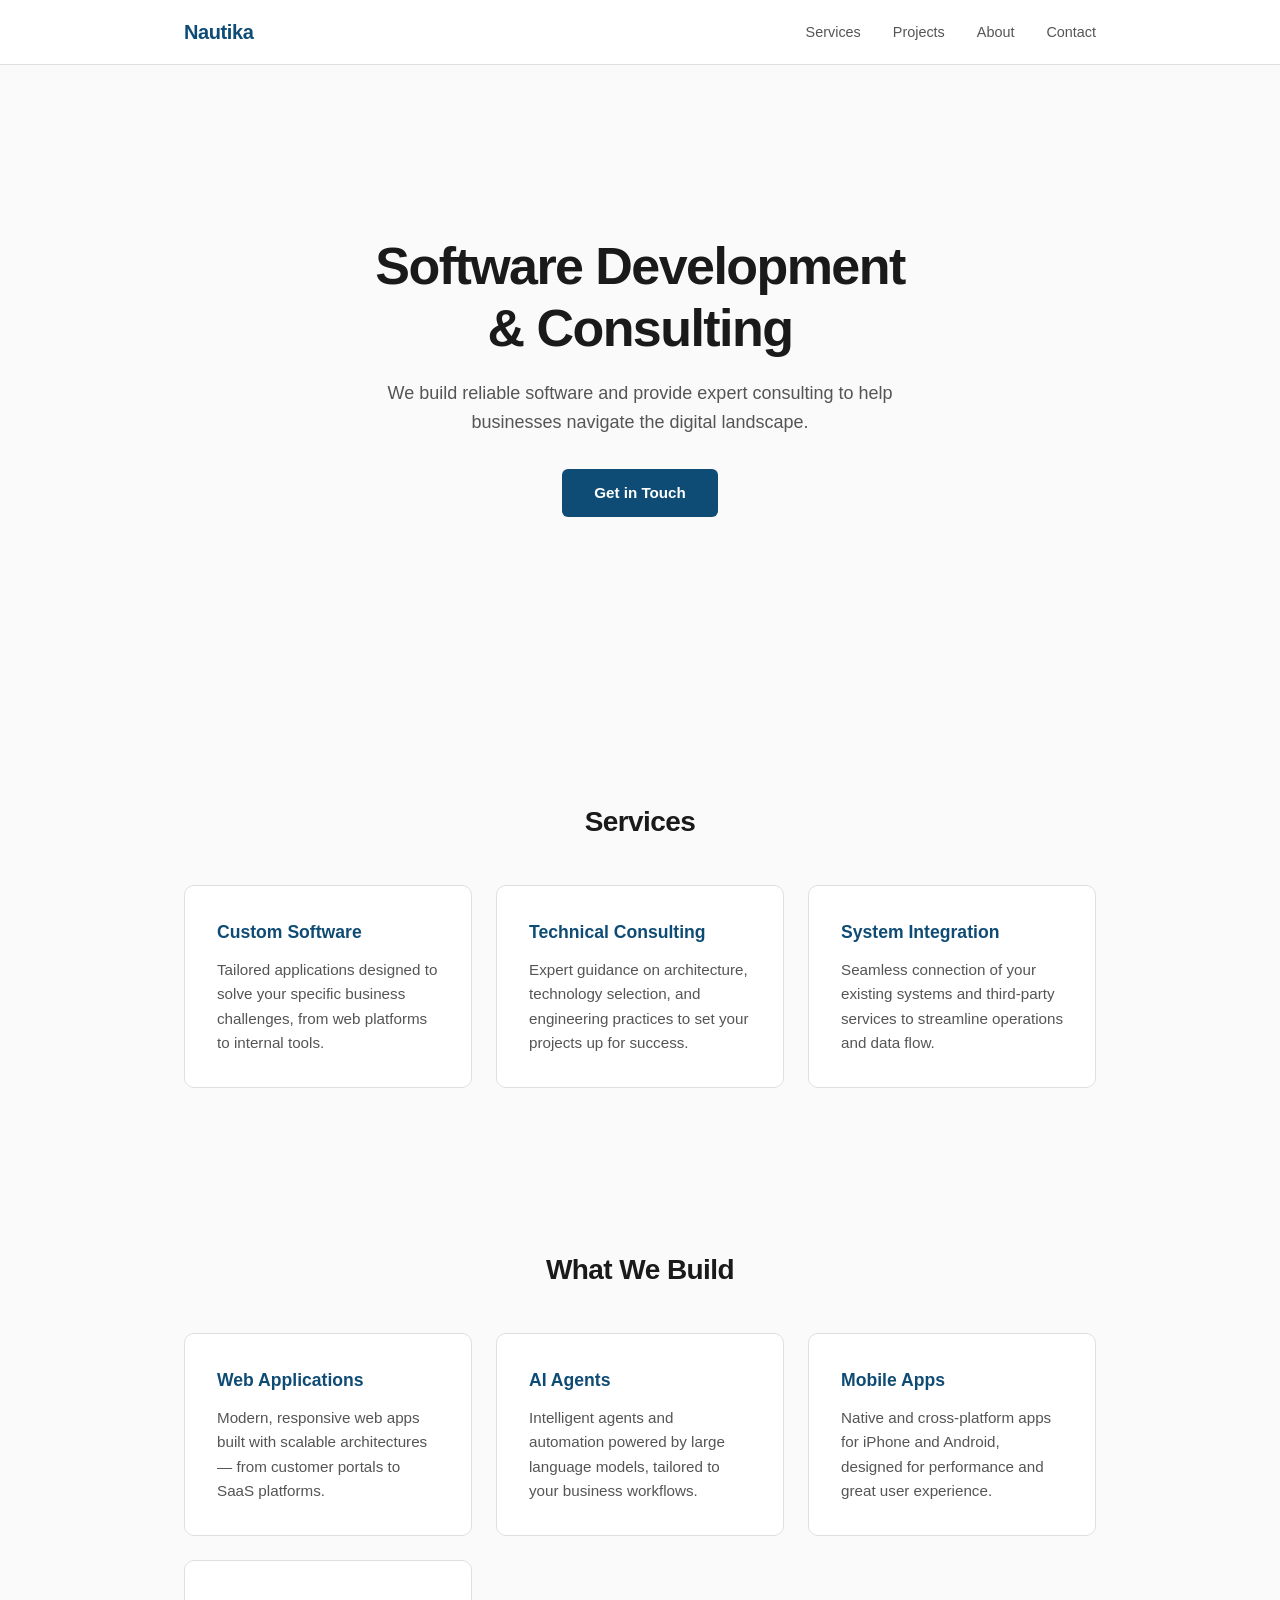
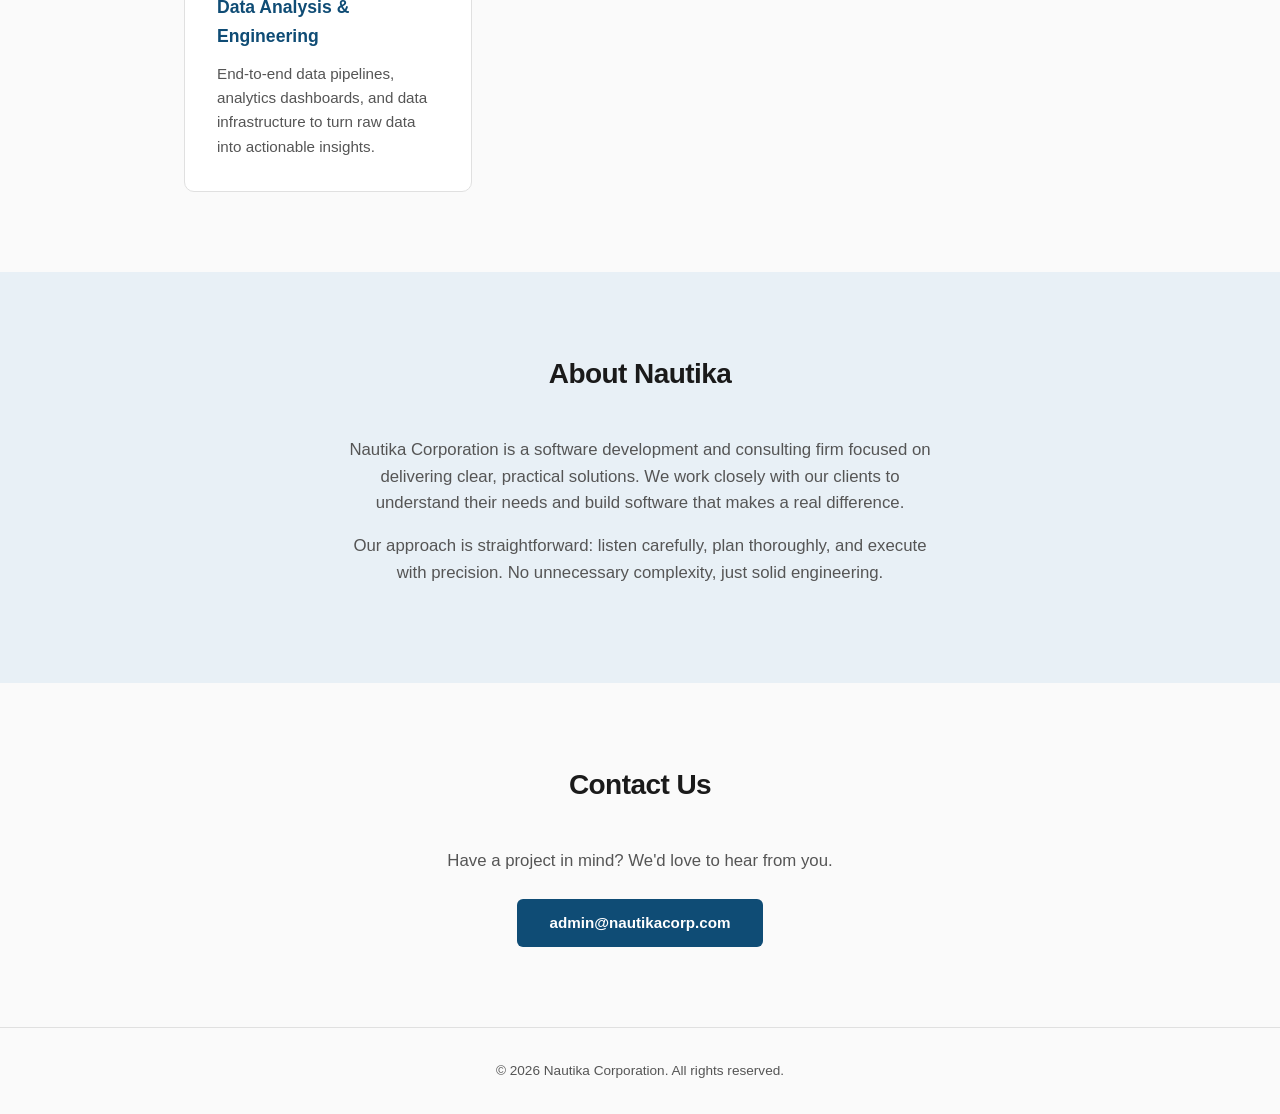
==== public/index.html @ 43693e5e "Add Firebase config and public site files Co-Authored-By: Claude Opus 4.6 <noreply@anthropic.com>" ====
<!DOCTYPE html>
<html lang="en">
<head>
    <meta charset="UTF-8">
    <meta name="viewport" content="width=device-width, initial-scale=1.0">
    <title>Nautika Corporation | Software Development & Consulting</title>
    <link rel="stylesheet" href="css/style.css">
</head>
<body>

    <header>
        <nav>
            <div class="logo">Nautika</div>
            <ul class="nav-links">
                <li><a href="#services">Services</a></li>
                <li><a href="#projects">Projects</a></li>
                <li><a href="#about">About</a></li>
                <li><a href="#contact">Contact</a></li>
            </ul>
        </nav>
    </header>

    <section class="hero">
        <div class="hero-content">
            <h1>Software Development<br>& Consulting</h1>
            <p>We build reliable software and provide expert consulting to help businesses navigate the digital landscape.</p>
            <a href="#contact" class="btn">Get in Touch</a>
        </div>
    </section>

    <section id="services" class="services">
        <h2>Services</h2>
        <div class="services-grid">
            <div class="card">
                <h3>Custom Software</h3>
                <p>Tailored applications designed to solve your specific business challenges, from web platforms to internal tools.</p>
            </div>
            <div class="card">
                <h3>Technical Consulting</h3>
                <p>Expert guidance on architecture, technology selection, and engineering practices to set your projects up for success.</p>
            </div>
            <div class="card">
                <h3>System Integration</h3>
                <p>Seamless connection of your existing systems and third-party services to streamline operations and data flow.</p>
            </div>
        </div>
    </section>

    <section id="projects" class="projects">
        <h2>What We Build</h2>
        <div class="projects-grid">
            <div class="project-item">
                <h3>Web Applications</h3>
                <p>Modern, responsive web apps built with scalable architectures — from customer portals to SaaS platforms.</p>
            </div>
            <div class="project-item">
                <h3>AI Agents</h3>
                <p>Intelligent agents and automation powered by large language models, tailored to your business workflows.</p>
            </div>
            <div class="project-item">
                <h3>Mobile Apps</h3>
                <p>Native and cross-platform apps for iPhone and Android, designed for performance and great user experience.</p>
            </div>
            <div class="project-item">
                <h3>Data Analysis & Engineering</h3>
                <p>End-to-end data pipelines, analytics dashboards, and data infrastructure to turn raw data into actionable insights.</p>
            </div>
        </div>
    </section>

    <section id="about" class="about">
        <div class="about-content">
            <h2>About Nautika</h2>
            <p>Nautika Corporation is a software development and consulting firm focused on delivering clear, practical solutions. We work closely with our clients to understand their needs and build software that makes a real difference.</p>
            <p>Our approach is straightforward: listen carefully, plan thoroughly, and execute with precision. No unnecessary complexity, just solid engineering.</p>
        </div>
    </section>

    <section id="contact" class="contact">
        <h2>Contact Us</h2>
        <p>Have a project in mind? We'd love to hear from you.</p>
        <a href="mailto:admin@nautikacorp.com" class="btn">admin@nautikacorp.com</a>
    </section>

    <footer>
        <p>&copy; 2026 Nautika Corporation. All rights reserved.</p>
    </footer>

</body>
</html>
---- public/css/style.css ----
*,
*::before,
*::after {
    margin: 0;
    padding: 0;
    box-sizing: border-box;
}

:root {
    --color-bg: #fafafa;
    --color-surface: #ffffff;
    --color-text: #1a1a1a;
    --color-text-muted: #555;
    --color-accent: #0f4c75;
    --color-accent-light: #e8f0f6;
    --color-border: #e0e0e0;
    --font-main: -apple-system, BlinkMacSystemFont, "Segoe UI", Roboto, Helvetica, Arial, sans-serif;
    --max-width: 960px;
}

html {
    scroll-behavior: smooth;
}

body {
    font-family: var(--font-main);
    color: var(--color-text);
    background: var(--color-bg);
    line-height: 1.6;
    -webkit-font-smoothing: antialiased;
}

/* ---- Navigation ---- */

header {
    position: fixed;
    top: 0;
    width: 100%;
    background: rgba(255, 255, 255, 0.95);
    backdrop-filter: blur(8px);
    border-bottom: 1px solid var(--color-border);
    z-index: 100;
}

nav {
    max-width: var(--max-width);
    margin: 0 auto;
    padding: 1rem 1.5rem;
    display: flex;
    justify-content: space-between;
    align-items: center;
}

.logo {
    font-size: 1.25rem;
    font-weight: 700;
    letter-spacing: -0.02em;
    color: var(--color-accent);
}

.nav-links {
    list-style: none;
    display: flex;
    gap: 2rem;
}

.nav-links a {
    text-decoration: none;
    color: var(--color-text-muted);
    font-size: 0.9rem;
    font-weight: 500;
    transition: color 0.2s;
}

.nav-links a:hover {
    color: var(--color-accent);
}

/* ---- Hero ---- */

.hero {
    min-height: 80vh;
    display: flex;
    align-items: center;
    justify-content: center;
    padding: 6rem 1.5rem 4rem;
}

.hero-content {
    max-width: var(--max-width);
    text-align: center;
}

.hero h1 {
    font-size: clamp(2rem, 5vw, 3.25rem);
    font-weight: 700;
    line-height: 1.2;
    letter-spacing: -0.03em;
    margin-bottom: 1.25rem;
}

.hero p {
    font-size: 1.125rem;
    color: var(--color-text-muted);
    max-width: 520px;
    margin: 0 auto 2rem;
}

.btn {
    display: inline-block;
    padding: 0.75rem 2rem;
    background: var(--color-accent);
    color: #fff;
    text-decoration: none;
    border-radius: 6px;
    font-weight: 600;
    font-size: 0.95rem;
    transition: background 0.2s, transform 0.15s;
}

.btn:hover {
    background: #0b3a5c;
    transform: translateY(-1px);
}

/* ---- Services ---- */

.services {
    padding: 5rem 1.5rem;
    max-width: var(--max-width);
    margin: 0 auto;
}

.services h2,
.about h2,
.contact h2 {
    font-size: 1.75rem;
    font-weight: 700;
    letter-spacing: -0.02em;
    margin-bottom: 2.5rem;
    text-align: center;
}

.services-grid {
    display: grid;
    grid-template-columns: repeat(auto-fit, minmax(260px, 1fr));
    gap: 1.5rem;
}

.card {
    background: var(--color-surface);
    border: 1px solid var(--color-border);
    border-radius: 10px;
    padding: 2rem;
    transition: box-shadow 0.2s, transform 0.15s;
}

.card:hover {
    box-shadow: 0 4px 20px rgba(0, 0, 0, 0.06);
    transform: translateY(-2px);
}

.card h3 {
    font-size: 1.1rem;
    margin-bottom: 0.75rem;
    color: var(--color-accent);
}

.card p {
    color: var(--color-text-muted);
    font-size: 0.95rem;
}

/* ---- Projects ---- */

.projects {
    padding: 5rem 1.5rem;
    max-width: var(--max-width);
    margin: 0 auto;
}

.projects h2 {
    font-size: 1.75rem;
    font-weight: 700;
    letter-spacing: -0.02em;
    margin-bottom: 2.5rem;
    text-align: center;
}

.projects-grid {
    display: grid;
    grid-template-columns: repeat(auto-fit, minmax(240px, 1fr));
    gap: 1.5rem;
}

.project-item {
    background: var(--color-surface);
    border: 1px solid var(--color-border);
    border-radius: 10px;
    padding: 2rem;
    transition: box-shadow 0.2s, transform 0.15s;
}

.project-item:hover {
    box-shadow: 0 4px 20px rgba(0, 0, 0, 0.06);
    transform: translateY(-2px);
}

.project-item h3 {
    font-size: 1.1rem;
    margin-bottom: 0.75rem;
    color: var(--color-accent);
}

.project-item p {
    color: var(--color-text-muted);
    font-size: 0.95rem;
}

/* ---- About ---- */

.about {
    background: var(--color-accent-light);
    padding: 5rem 1.5rem;
}

.about-content {
    max-width: var(--max-width);
    margin: 0 auto;
    text-align: center;
}

.about p {
    color: var(--color-text-muted);
    max-width: 600px;
    margin: 0 auto 1rem;
    font-size: 1.05rem;
}

/* ---- Contact ---- */

.contact {
    padding: 5rem 1.5rem;
    text-align: center;
}

.contact p {
    color: var(--color-text-muted);
    margin-bottom: 1.5rem;
    font-size: 1.05rem;
}

/* ---- Footer ---- */

footer {
    border-top: 1px solid var(--color-border);
    text-align: center;
    padding: 2rem 1.5rem;
    font-size: 0.85rem;
    color: var(--color-text-muted);
}

/* ---- Responsive ---- */

@media (max-width: 600px) {
    .nav-links {
        gap: 1.25rem;
    }

    .hero {
        min-height: 60vh;
    }
}
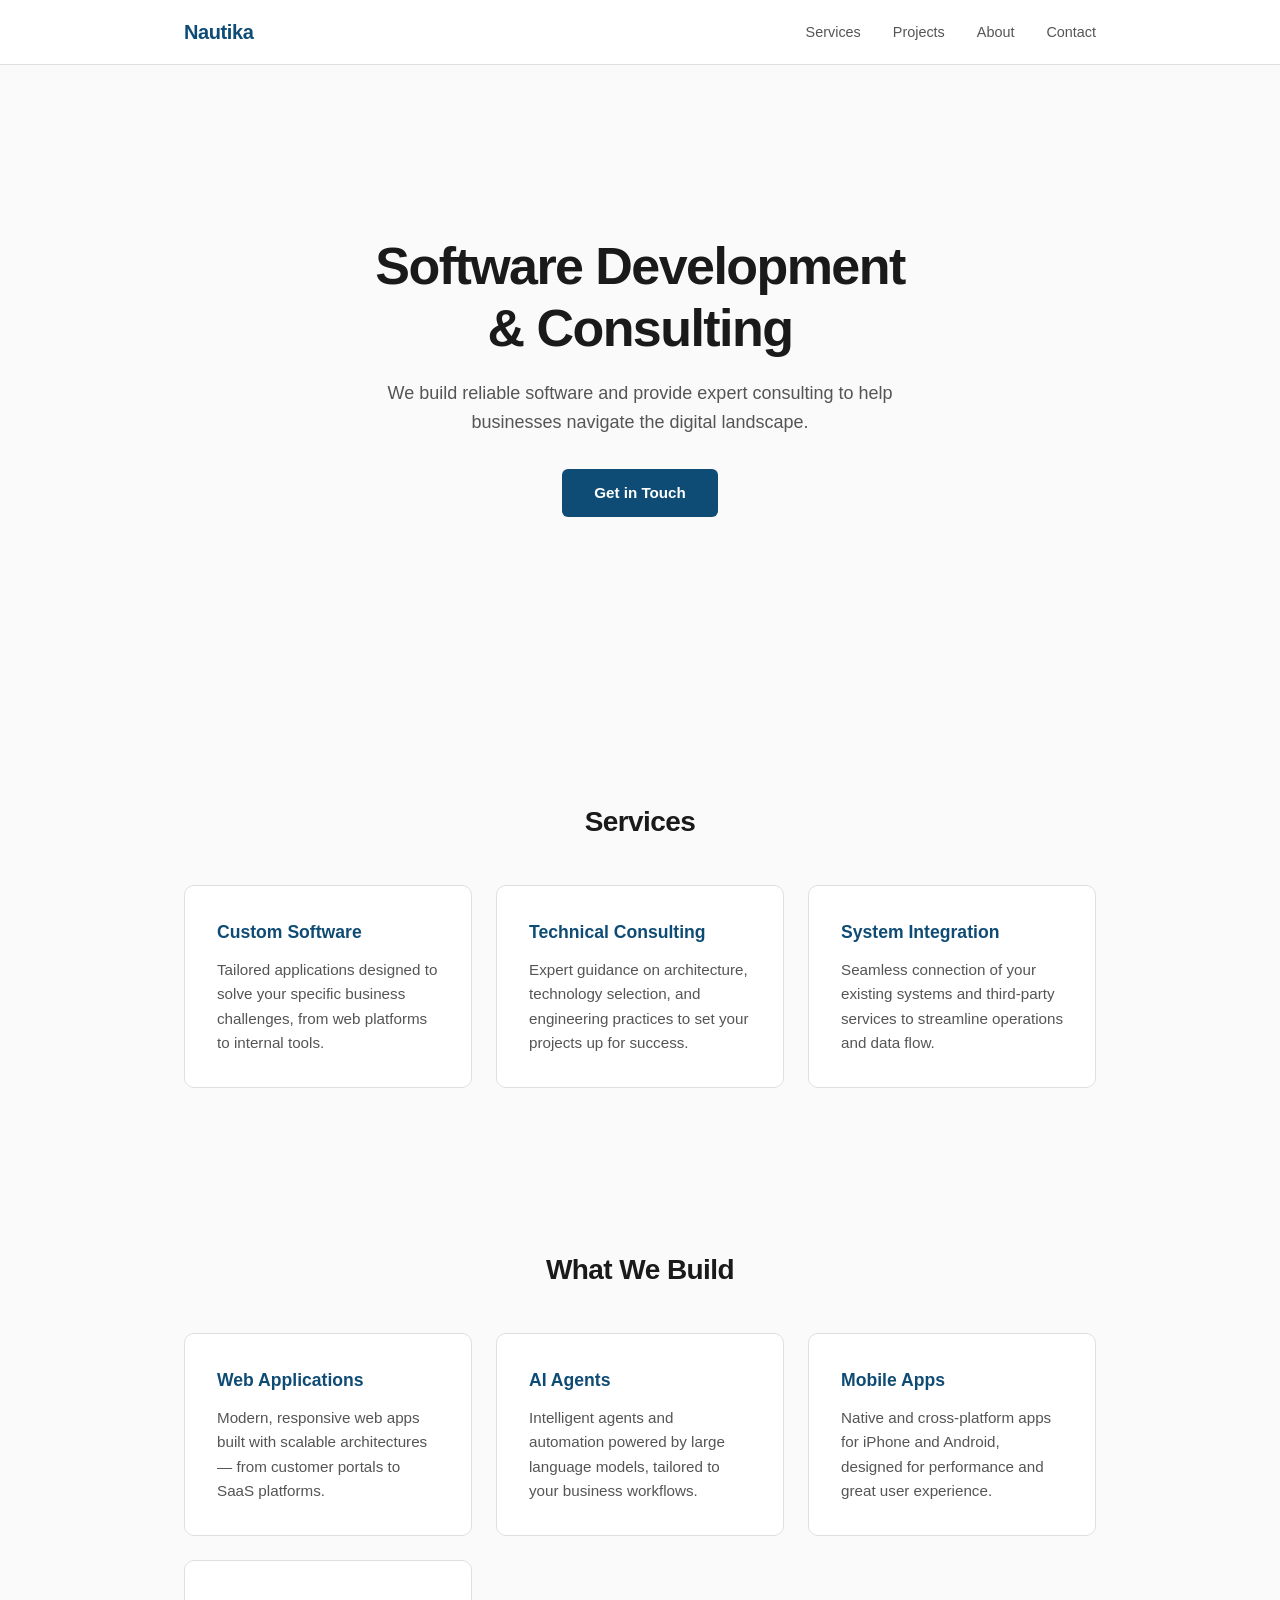
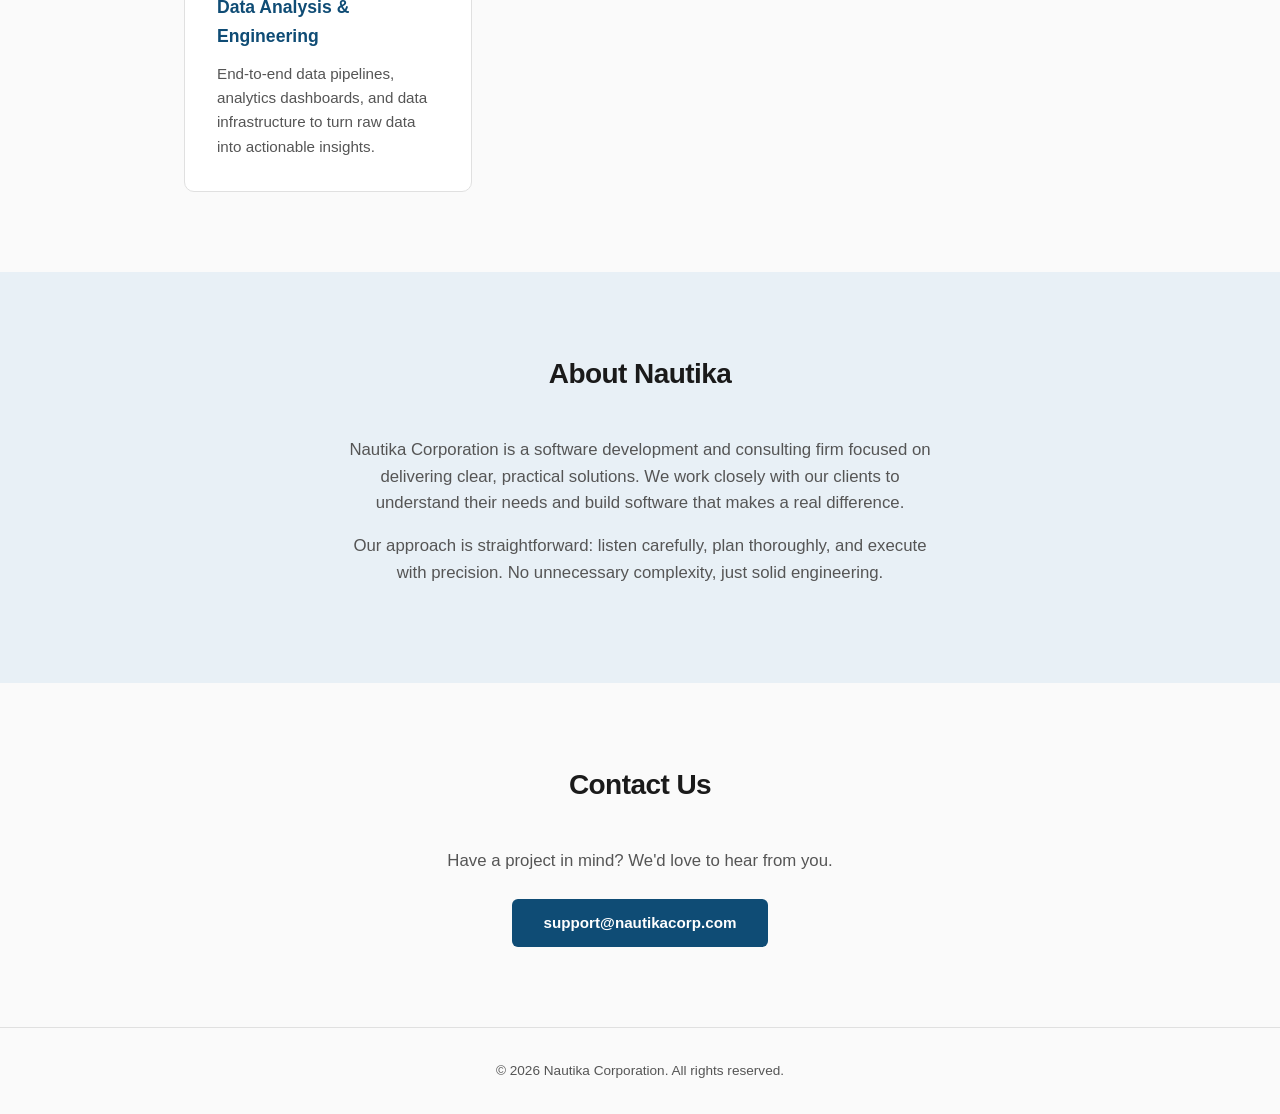
==== commit e4b24800: "Add Apps page listing mdtool, update deploy docs Co-Authored-By: Claude Opus 4.7 <noreply@anthropic." ====
--- a/public/index.html
+++ b/public/index.html
@@ -79,7 +79,7 @@
     <section id="contact" class="contact">
         <h2>Contact Us</h2>
         <p>Have a project in mind? We'd love to hear from you.</p>
-        <a href="mailto:admin@nautikacorp.com" class="btn">admin@nautikacorp.com</a>
+        <a href="mailto:support@nautikacorp.com" class="btn">support@nautikacorp.com</a>
     </section>
 
     <footer>
